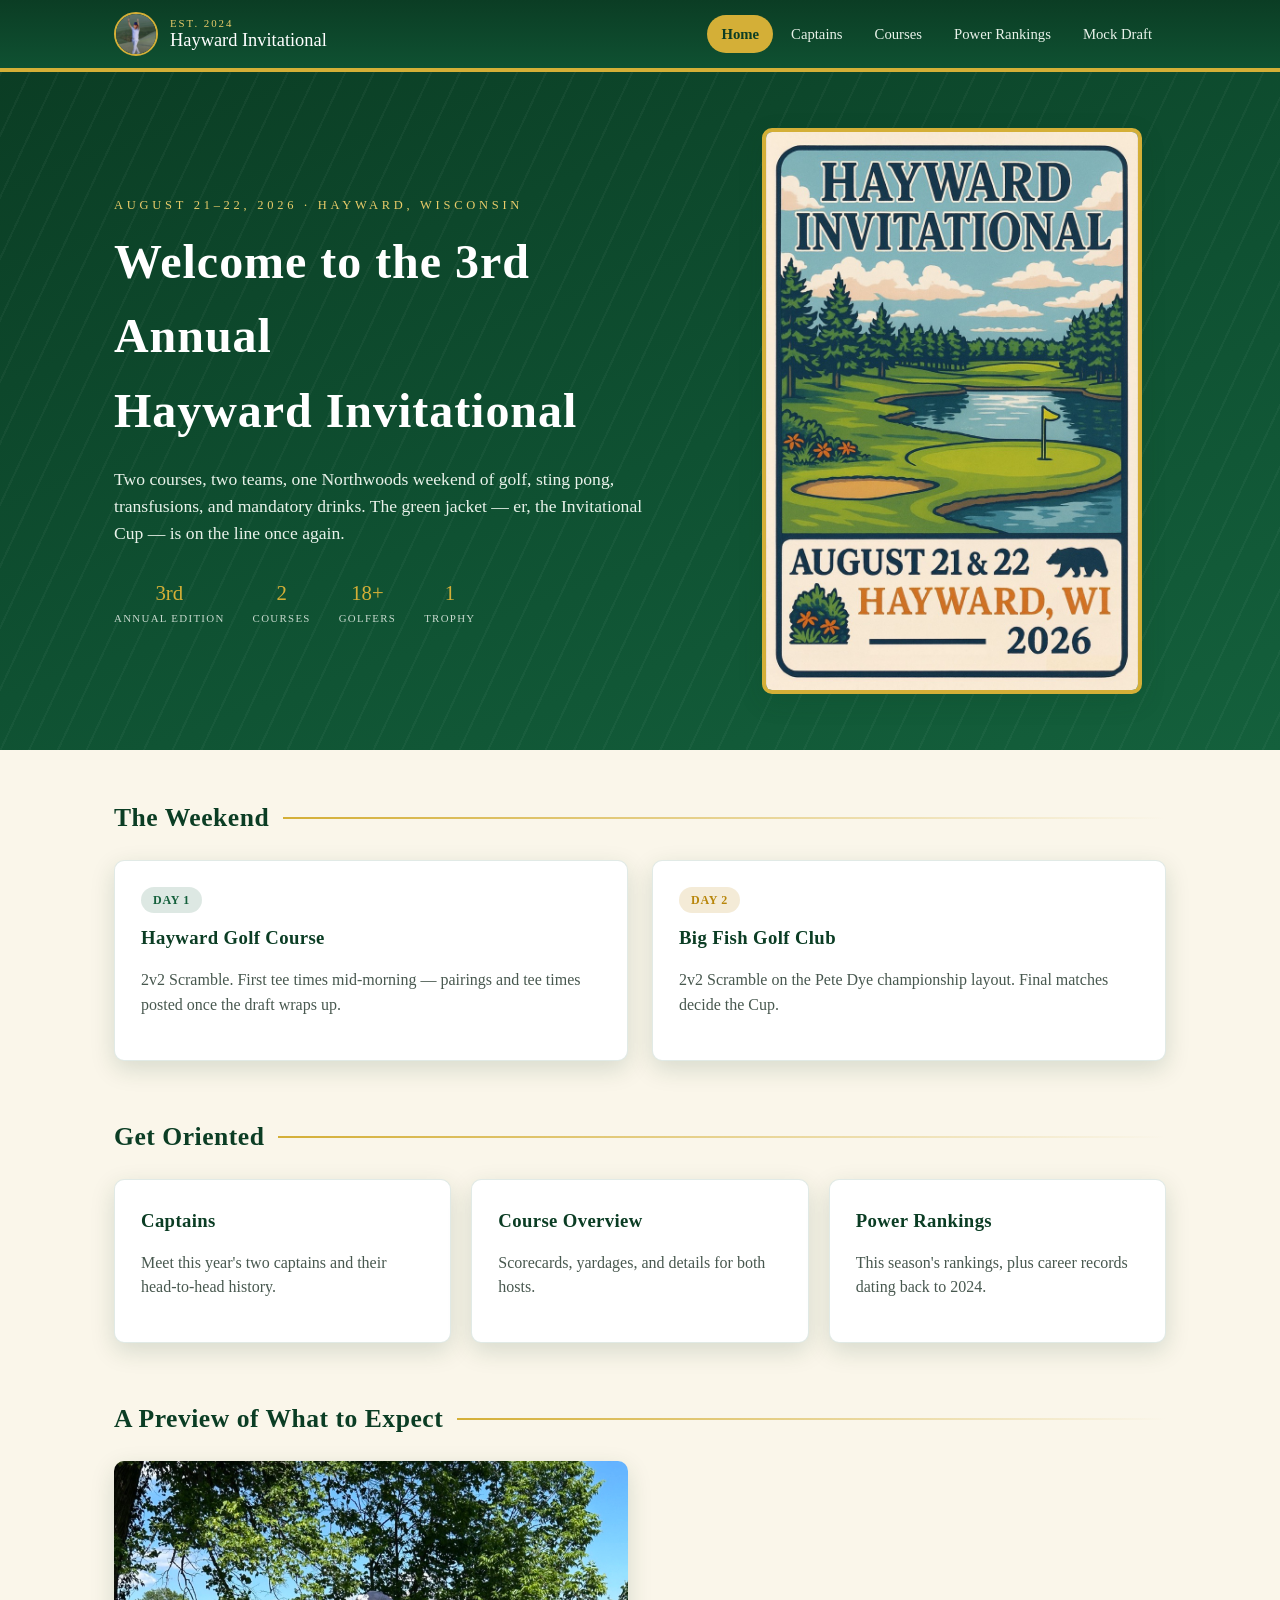
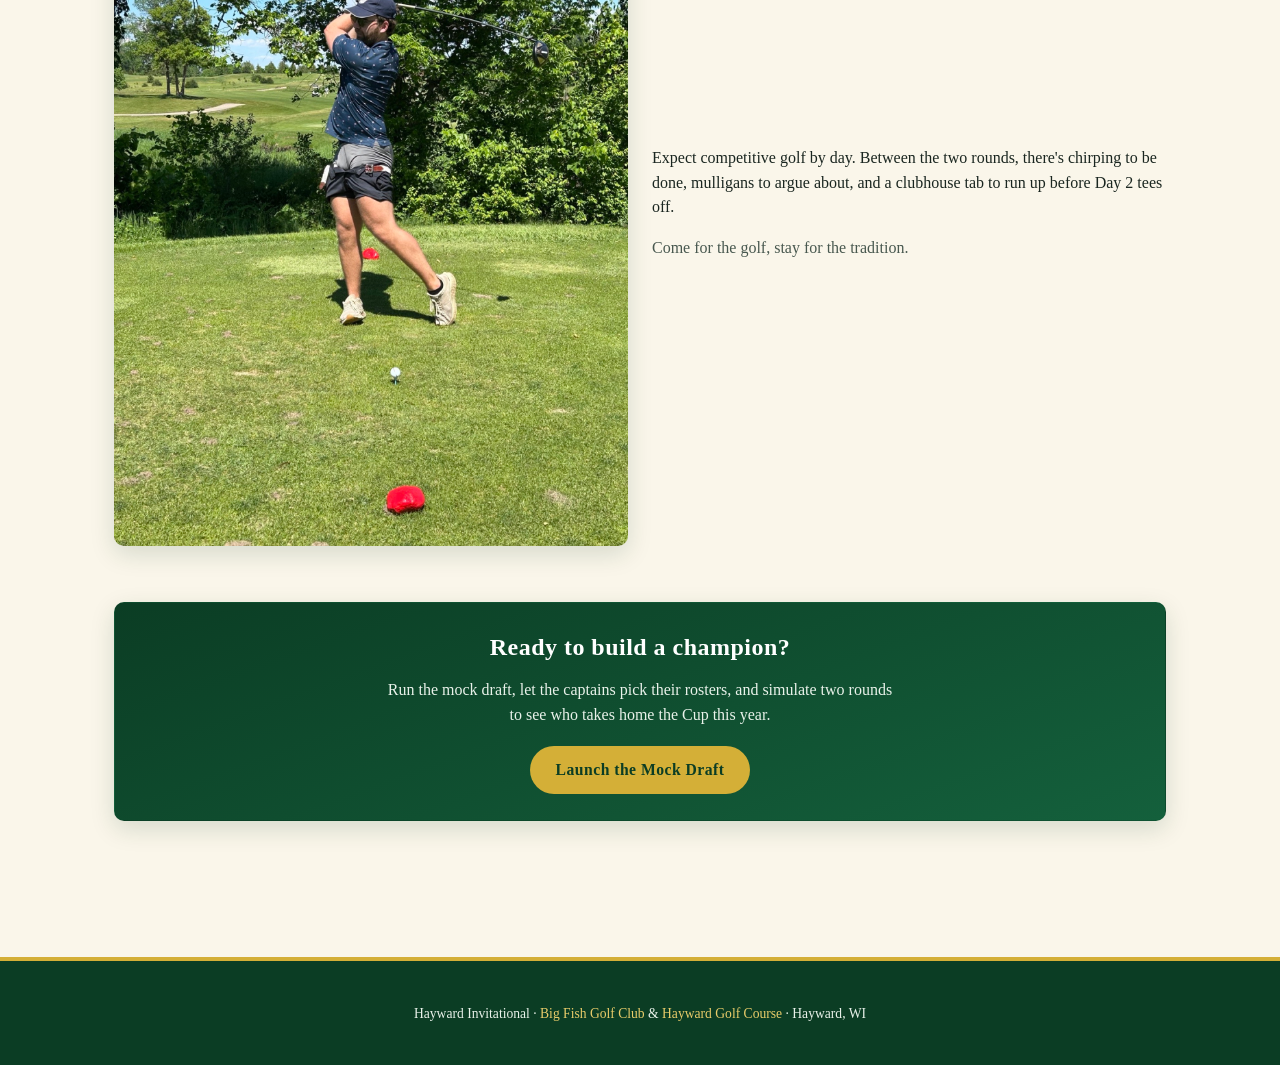
==== index.html @ cd47e2ed "Initial commit: 3rd Annual Hayward Invitational site Static site with Home, Captains, Courses, Power" ====
<!DOCTYPE html>
<html lang="en">
<head>
<meta charset="UTF-8">
<meta name="viewport" content="width=device-width, initial-scale=1.0">
<title>3rd Annual Hayward Invitational</title>
<link rel="stylesheet" href="css/style.css">
</head>
<body>

<header class="site-header">
  <div class="container">
    <a class="brand" href="index.html">
      <img src="img/logo.jpg" alt="Hayward Invitational League Logo">
      <span class="brand-text">
        <span class="kicker">Est. 2024</span>
        <span class="title">Hayward Invitational</span>
      </span>
    </a>
    <nav class="main-nav">
      <a href="index.html" class="active">Home</a>
      <a href="captains.html">Captains</a>
      <a href="courses.html">Courses</a>
      <a href="rankings.html">Power Rankings</a>
      <a href="draft.html">Mock Draft</a>
    </nav>
  </div>
</header>

<section class="hero">
  <div class="container">
    <div class="hero-grid">
      <div>
        <div class="hero-eyebrow">August 21–22, 2026 · Hayward, Wisconsin</div>
        <h1>Welcome to the 3rd Annual<br>Hayward Invitational</h1>
        <p class="sub">Two courses, two teams, one Northwoods weekend of golf, sting pong, transfusions, and mandatory drinks. The green jacket — er, the Invitational Cup — is on the line once again.</p>

        <div class="hero-meta">
          <div>
            <div class="num">3rd</div>
            <div class="lbl">Annual Edition</div>
          </div>
          <div>
            <div class="num">2</div>
            <div class="lbl">Courses</div>
          </div>
          <div>
            <div class="num">18+</div>
            <div class="lbl">Golfers</div>
          </div>
          <div>
            <div class="num">1</div>
            <div class="lbl">Trophy</div>
          </div>
        </div>
      </div>
      <img class="hero-poster" src="img/hayward-invitational-poster.jpg" alt="3rd Annual Hayward Invitational poster, August 21 & 22, Hayward WI 2026">
    </div>
  </div>
</section>

<main>
  <div class="container">

    <div class="section">
      <div class="section-title"><h2>The Weekend</h2></div>
      <div class="grid-2">
        <div class="card">
          <div class="pill team1">Day 1</div>
          <h3 style="margin-top:10px;">Hayward Golf Course</h3>
          <p class="muted">2v2 Scramble. First tee times mid-morning — pairings and tee times posted once the draft wraps up.</p>
        </div>
        <div class="card">
          <div class="pill team2">Day 2</div>
          <h3 style="margin-top:10px;">Big Fish Golf Club</h3>
          <p class="muted">2v2 Scramble on the Pete Dye championship layout. Final matches decide the Cup.</p>
        </div>
      </div>
    </div>

    <div class="section">
      <div class="section-title"><h2>Get Oriented</h2></div>
      <div class="grid-3">
        <a class="card" href="captains.html">
          <h3>Captains</h3>
          <p class="muted">Meet this year's two captains and their head-to-head history.</p>
        </a>
        <a class="card" href="courses.html">
          <h3>Course Overview</h3>
          <p class="muted">Scorecards, yardages, and details for both hosts.</p>
        </a>
        <a class="card" href="rankings.html">
          <h3>Power Rankings</h3>
          <p class="muted">This season's rankings, plus career records dating back to 2024.</p>
        </a>
      </div>
    </div>

    <div class="section">
      <div class="section-title"><h2>A Preview of What to Expect</h2></div>
      <div class="grid-2" style="align-items:center;">
        <img src="img/action1.jpg" alt="Golfer teeing off at a previous Hayward Invitational" style="border-radius: var(--radius); box-shadow: var(--shadow);">
        <div>
          <p>Expect competitive golf by day. Between the two rounds, there's chirping to be done, mulligans to argue about, and a clubhouse tab to run up before Day 2 tees off.</p>
          <p class="muted">Come for the golf, stay for the tradition.</p>
        </div>
      </div>
    </div>

    <div class="section text-center">
      <div class="card" style="background: linear-gradient(160deg, var(--masters-green-dark), var(--masters-green-mid)); color: var(--fairway);">
        <h2 style="color: var(--white);">Ready to build a champion?</h2>
        <p style="max-width:520px;margin:0 auto 18px;">Run the mock draft, let the captains pick their rosters, and simulate two rounds to see who takes home the Cup this year.</p>
        <a class="btn" href="draft.html">Launch the Mock Draft</a>
      </div>
    </div>

  </div>
</main>

<footer class="site-footer">
  <div class="container">
    <p>Hayward Invitational &middot; <span class="gold-text">Big Fish Golf Club</span> &amp; <span class="gold-text">Hayward Golf Course</span> &middot; Hayward, WI</p>
  </div>
</footer>

</body>
</html>
---- css/style.css ----
:root {
  --masters-green-dark: #0b3d24;
  --masters-green: #0f5132;
  --masters-green-mid: #14603c;
  --masters-green-light: #2f7d52;
  --fairway: #e9f2ea;
  --gold: #d4af37;
  --gold-light: #e9cc6a;
  --gold-dark: #a5842a;
  --cream: #faf6ea;
  --ink: #1a2620;
  --ink-soft: #48584f;
  --white: #ffffff;
  --team1: #14603c;
  --team2: #b8860b;
  --shadow: 0 8px 24px rgba(11, 61, 36, 0.15);
  --radius: 10px;
}

* { box-sizing: border-box; }

html { scroll-behavior: smooth; }

body {
  margin: 0;
  font-family: "Georgia", "Iowan Old Style", "Palatino Linotype", serif;
  background: var(--cream);
  color: var(--ink);
  line-height: 1.55;
}

h1, h2, h3, h4 {
  font-family: "Trajan Pro", "Copperplate", Georgia, serif;
  letter-spacing: 0.02em;
  color: var(--masters-green-dark);
  margin: 0 0 0.5em;
}

a { color: var(--masters-green); text-decoration: none; }
a:hover { color: var(--gold-dark); }

img { max-width: 100%; display: block; }

.container {
  max-width: 1100px;
  margin: 0 auto;
  padding: 0 24px;
}

/* ---------- Header / Nav ---------- */
.site-header {
  background: linear-gradient(180deg, var(--masters-green-dark), var(--masters-green));
  border-bottom: 4px solid var(--gold);
  position: sticky;
  top: 0;
  z-index: 50;
}

.site-header .container {
  display: flex;
  align-items: center;
  justify-content: space-between;
  padding-top: 12px;
  padding-bottom: 12px;
  flex-wrap: wrap;
  gap: 10px;
}

.brand {
  display: flex;
  align-items: center;
  gap: 12px;
  color: var(--cream);
}

.brand img {
  width: 44px;
  height: 44px;
  border-radius: 50%;
  object-fit: cover;
  border: 2px solid var(--gold);
}

.brand-text {
  display: flex;
  flex-direction: column;
  line-height: 1.15;
}

.brand-text .kicker {
  font-size: 0.68rem;
  text-transform: uppercase;
  letter-spacing: 0.18em;
  color: var(--gold-light);
}

.brand-text .title {
  font-family: "Trajan Pro", "Copperplate", Georgia, serif;
  font-size: 1.15rem;
  color: var(--white);
}

nav.main-nav {
  display: flex;
  gap: 4px;
  flex-wrap: wrap;
}

nav.main-nav a {
  color: var(--fairway);
  font-size: 0.92rem;
  padding: 8px 14px;
  border-radius: 999px;
  transition: background 0.15s, color 0.15s;
  white-space: nowrap;
}

nav.main-nav a:hover {
  background: rgba(212, 175, 55, 0.15);
  color: var(--gold-light);
}

nav.main-nav a.active {
  background: var(--gold);
  color: var(--masters-green-dark);
  font-weight: 700;
}

/* ---------- Hero ---------- */
.hero {
  position: relative;
  background: linear-gradient(160deg, var(--masters-green-dark) 0%, var(--masters-green) 55%, var(--masters-green-mid) 100%);
  color: var(--cream);
  overflow: hidden;
}

.hero::before {
  content: "";
  position: absolute;
  inset: 0;
  background-image:
    repeating-linear-gradient(115deg, rgba(255,255,255,0.035) 0px, rgba(255,255,255,0.035) 2px, transparent 2px, transparent 26px);
  pointer-events: none;
}

.hero .container {
  position: relative;
  padding-top: 56px;
  padding-bottom: 56px;
}

.hero-grid {
  display: grid;
  grid-template-columns: 1.15fr 0.85fr;
  gap: 44px;
  align-items: center;
}

.hero-poster {
  width: 100%;
  max-width: 380px;
  margin: 0 auto;
  display: block;
  border-radius: var(--radius);
  border: 4px solid var(--gold);
  box-shadow: var(--shadow);
}

@media (max-width: 800px) {
  .hero-grid { grid-template-columns: 1fr; gap: 30px; }
  .hero-grid .hero-poster { order: -1; max-width: 280px; }
}

.hero-logo {
  width: 96px;
  height: 96px;
  border-radius: 50%;
  object-fit: cover;
  border: 4px solid var(--gold);
  box-shadow: var(--shadow);
  margin-bottom: 20px;
}

.hero-eyebrow {
  text-transform: uppercase;
  letter-spacing: 0.3em;
  font-size: 0.78rem;
  color: var(--gold-light);
  margin-bottom: 10px;
}

.hero h1 {
  color: var(--white);
  font-size: clamp(2rem, 5vw, 3rem);
  margin-bottom: 12px;
}

.hero p.sub {
  max-width: 560px;
  color: var(--fairway);
  font-size: 1.1rem;
}

@media (max-width: 800px) {
  .hero-eyebrow, .hero h1, .hero p.sub, .hero-logo { text-align: center; margin-left: auto; margin-right: auto; }
  .hero p.sub { text-align: center; }
  .hero-meta { justify-content: center; }
}

.hero-meta {
  display: flex;
  justify-content: flex-start;
  gap: 28px;
  flex-wrap: wrap;
  margin-top: 30px;
}

.hero-meta div {
  text-align: center;
}

.hero-meta .num {
  font-family: "Trajan Pro", "Copperplate", Georgia, serif;
  color: var(--gold);
  font-size: 1.3rem;
}

.hero-meta .lbl {
  text-transform: uppercase;
  letter-spacing: 0.12em;
  font-size: 0.68rem;
  color: var(--fairway);
  opacity: 0.85;
}

/* ---------- Page header (non-home) ---------- */
.page-hero {
  background: linear-gradient(160deg, var(--masters-green-dark), var(--masters-green-mid));
  color: var(--white);
  padding: 44px 0 34px;
  border-bottom: 4px solid var(--gold);
}

.page-hero .container { text-align: center; }

.page-hero h1 { color: var(--white); margin-bottom: 6px; }
.page-hero p { color: var(--fairway); margin: 0; }

/* ---------- Sections ---------- */
main { padding: 48px 0 80px; }

.section { margin-bottom: 56px; }

.section-title {
  display: flex;
  align-items: center;
  gap: 14px;
  margin-bottom: 22px;
}

.section-title h2 { margin: 0; font-size: 1.6rem; }

.section-title::after {
  content: "";
  flex: 1;
  height: 2px;
  background: linear-gradient(90deg, var(--gold), transparent);
}

.freshness-badge {
  display: inline-flex;
  align-items: center;
  gap: 6px;
  padding: 5px 12px;
  border-radius: 999px;
  font-size: 0.75rem;
  font-weight: 700;
  background: rgba(15, 81, 50, 0.08);
  color: var(--masters-green-dark);
  white-space: nowrap;
}
.freshness-badge .dot {
  width: 7px;
  height: 7px;
  border-radius: 50%;
  background: currentColor;
  flex-shrink: 0;
}
.freshness-badge.fresh {
  background: rgba(212, 175, 55, 0.22);
  color: var(--gold-dark);
}

.card {
  background: var(--white);
  border: 1px solid rgba(15, 81, 50, 0.12);
  border-radius: var(--radius);
  box-shadow: var(--shadow);
  padding: 26px;
}

.grid-2 { display: grid; grid-template-columns: 1fr 1fr; gap: 24px; }
.grid-3 { display: grid; grid-template-columns: repeat(3, 1fr); gap: 20px; }

@media (max-width: 760px) {
  .grid-2, .grid-3 { grid-template-columns: 1fr; }
}

/* ---------- Buttons ---------- */
.btn {
  display: inline-block;
  padding: 12px 26px;
  border-radius: 999px;
  background: var(--gold);
  color: var(--masters-green-dark);
  font-weight: 700;
  letter-spacing: 0.03em;
  border: none;
  cursor: pointer;
  font-family: inherit;
  font-size: 0.98rem;
  transition: transform 0.12s, box-shadow 0.12s;
}
.btn:hover { transform: translateY(-1px); box-shadow: 0 6px 16px rgba(212,175,55,0.35); color: var(--masters-green-dark); }
.btn:disabled { opacity: 0.45; cursor: not-allowed; transform: none; box-shadow: none; }

.btn-outline {
  background: transparent;
  border: 2px solid var(--gold);
  color: var(--cream);
}
.btn-outline:hover { background: rgba(212,175,55,0.12); color: var(--gold-light); }

.btn-secondary {
  background: var(--masters-green);
  color: var(--white);
}
.btn-secondary:hover { color: var(--gold-light); }

/* ---------- Tables ---------- */
table { width: 100%; border-collapse: collapse; font-size: 0.94rem; }

th, td {
  padding: 10px 12px;
  text-align: left;
  border-bottom: 1px solid rgba(15,81,50,0.1);
}

th {
  background: var(--masters-green-dark);
  color: var(--gold-light);
  text-transform: uppercase;
  font-size: 0.72rem;
  letter-spacing: 0.08em;
  font-weight: 600;
}

tbody tr:nth-child(even) { background: rgba(15, 81, 50, 0.035); }
tbody tr:hover { background: rgba(212, 175, 55, 0.09); }

.table-wrap {
  overflow-x: auto;
  border-radius: var(--radius);
  box-shadow: var(--shadow);
  border: 1px solid rgba(15,81,50,0.12);
}
.table-wrap table { min-width: 560px; }

td.num, th.num { text-align: right; font-variant-numeric: tabular-nums; }

.rank-badge {
  display: inline-flex;
  align-items: center;
  justify-content: center;
  width: 26px;
  height: 26px;
  border-radius: 50%;
  background: var(--masters-green);
  color: var(--gold-light);
  font-weight: 700;
  font-size: 0.8rem;
}
.rank-badge.gold { background: var(--gold); color: var(--masters-green-dark); }

/* ---------- Footer ---------- */
footer.site-footer {
  background: var(--masters-green-dark);
  color: var(--fairway);
  padding: 28px 0;
  text-align: center;
  font-size: 0.85rem;
  border-top: 4px solid var(--gold);
}
footer.site-footer .gold-text { color: var(--gold-light); }

/* ---------- Course visuals ---------- */
.map-frame {
  position: relative;
  width: 100%;
  padding-top: 66%;
  border-radius: var(--radius);
  overflow: hidden;
  box-shadow: var(--shadow);
  border: 1px solid rgba(15,81,50,0.12);
}
.map-frame iframe, .map-frame img {
  position: absolute;
  inset: 0;
  width: 100%;
  height: 100%;
  object-fit: cover;
  border: 0;
}
.map-frame.map-image { padding-top: 0; position: static; }
.map-frame.map-image img { position: static; height: auto; width: 100%; object-fit: contain; }

.course-gallery {
  display: grid;
  grid-template-columns: repeat(2, 1fr);
  gap: 16px;
}
.course-gallery figure {
  margin: 0;
  border-radius: var(--radius);
  overflow: hidden;
  box-shadow: var(--shadow);
  border: 1px solid rgba(15,81,50,0.12);
}
.course-gallery img {
  width: 100%;
  height: 220px;
  object-fit: cover;
  display: block;
  transition: transform 0.3s;
}
.course-gallery figure:hover img { transform: scale(1.04); }
.course-gallery figcaption {
  padding: 8px 12px;
  font-size: 0.78rem;
  color: var(--ink-soft);
  background: var(--white);
}
@media (max-width: 700px) {
  .course-gallery { grid-template-columns: 1fr; }
}

/* ---------- Rules list ---------- */
.rules-list { padding-left: 20px; }
.rules-list li { margin-bottom: 10px; }

/* ---------- Utility ---------- */
.text-center { text-align: center; }
.muted { color: var(--ink-soft); }
.pill {
  display: inline-block;
  padding: 4px 12px;
  border-radius: 999px;
  font-size: 0.75rem;
  text-transform: uppercase;
  letter-spacing: 0.06em;
  font-weight: 700;
}
.pill.team1 { background: rgba(20, 96, 60, 0.14); color: var(--team1); }
.pill.team2 { background: rgba(184, 134, 11, 0.16); color: var(--team2); }
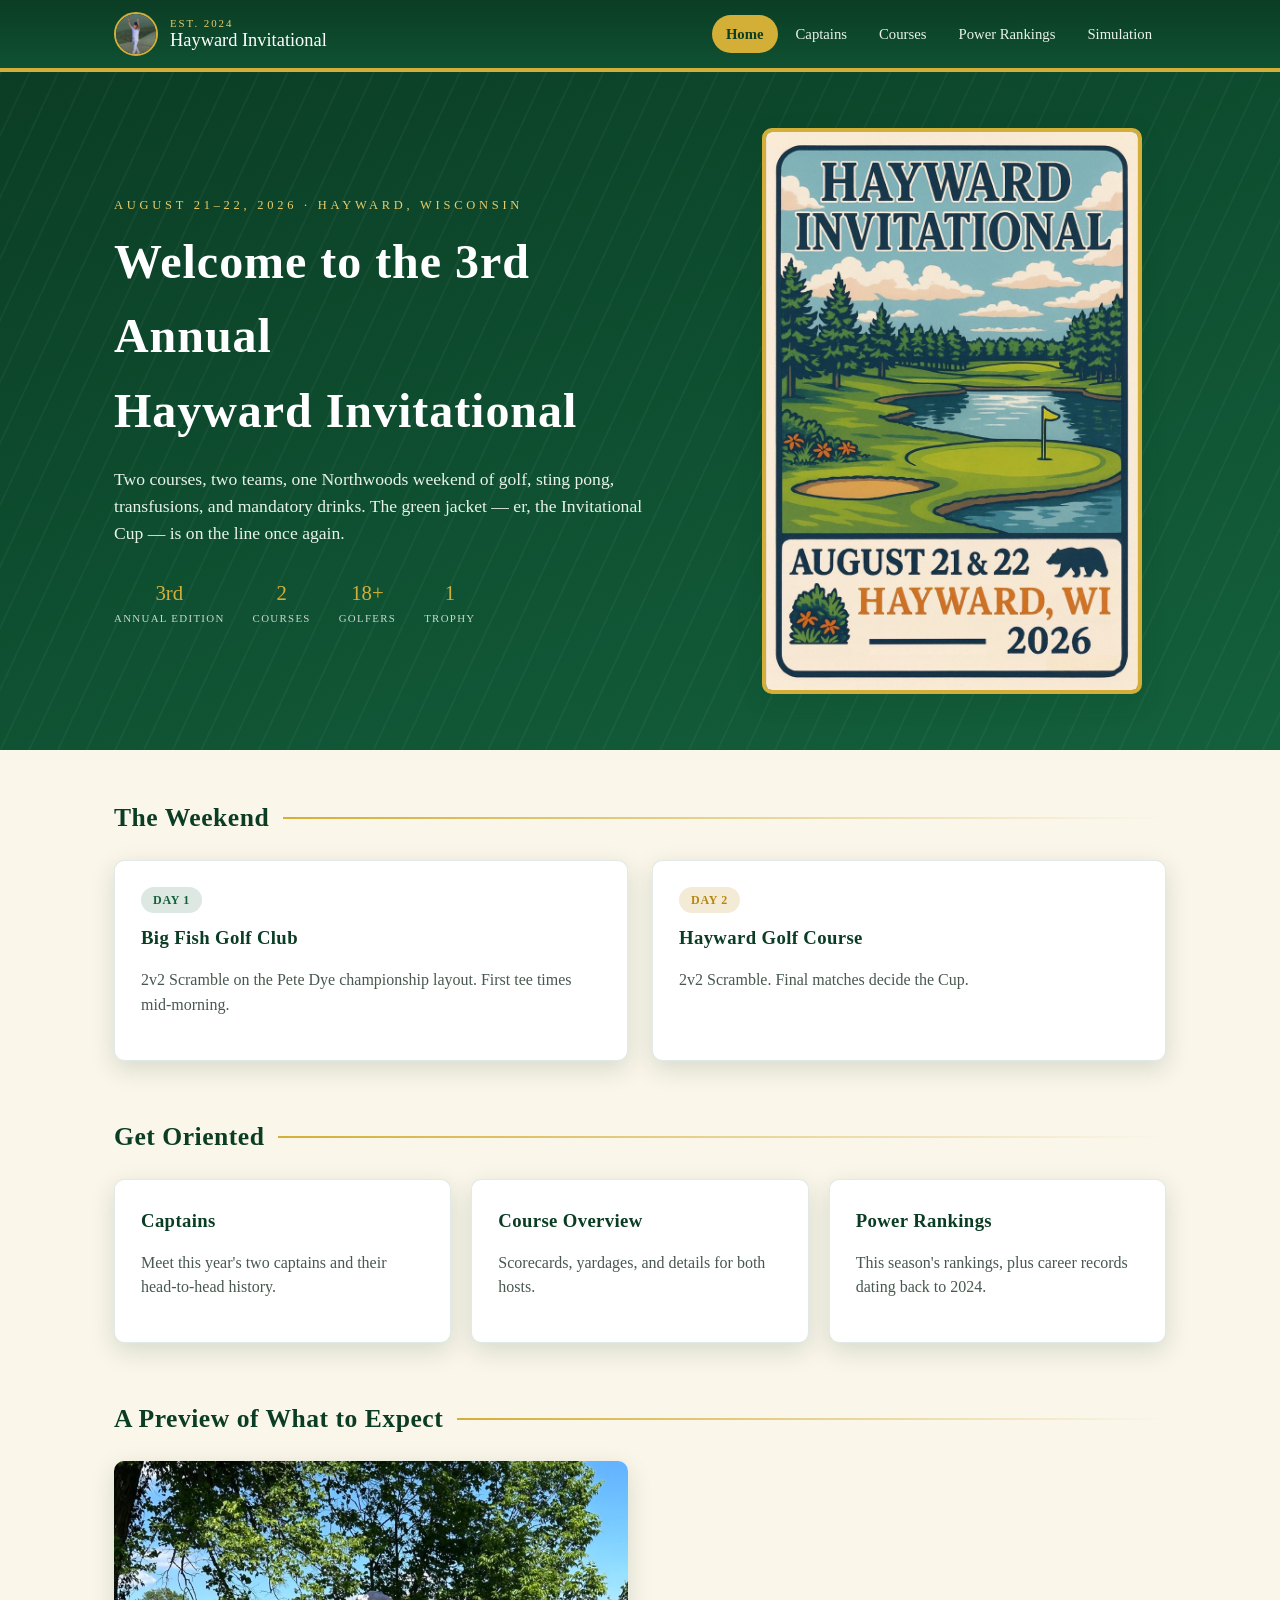
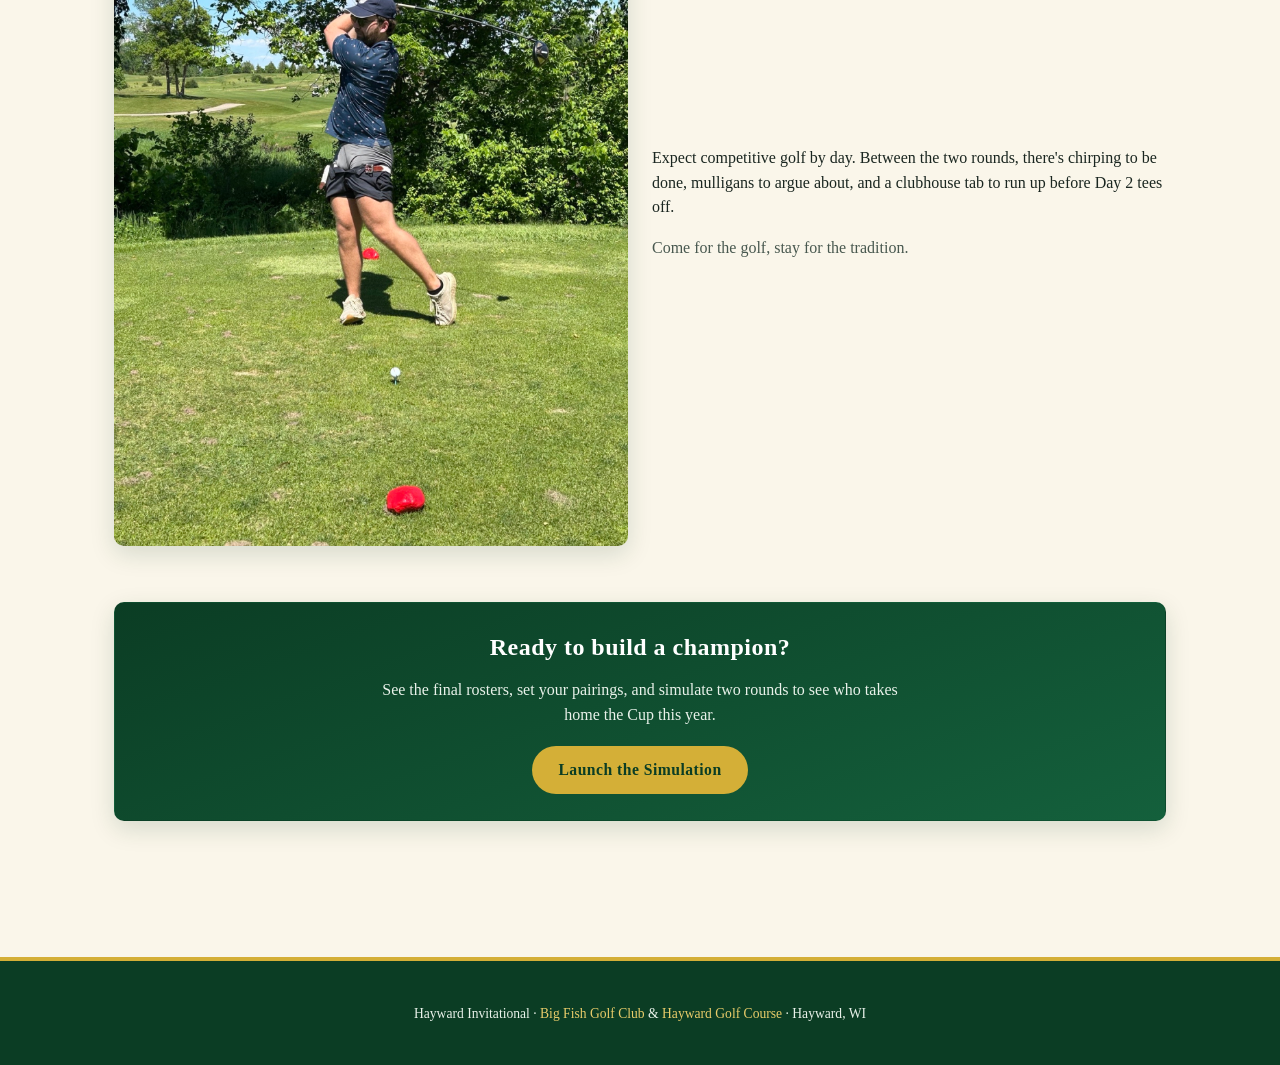
==== commit b9e4f35d: "Finalize 2026 rosters/scores, rename to Simulation, swap day/course order, fix mobile pairing layout" ====
--- a/index.html
+++ b/index.html
@@ -22,7 +22,7 @@
       <a href="captains.html">Captains</a>
       <a href="courses.html">Courses</a>
       <a href="rankings.html">Power Rankings</a>
-      <a href="draft.html">Mock Draft</a>
+      <a href="draft.html">Simulation</a>
     </nav>
   </div>
 </header>
@@ -67,13 +67,13 @@
       <div class="grid-2">
         <div class="card">
           <div class="pill team1">Day 1</div>
-          <h3 style="margin-top:10px;">Hayward Golf Course</h3>
-          <p class="muted">2v2 Scramble. First tee times mid-morning — pairings and tee times posted once the draft wraps up.</p>
+          <h3 style="margin-top:10px;">Big Fish Golf Club</h3>
+          <p class="muted">2v2 Scramble on the Pete Dye championship layout. First tee times mid-morning.</p>
         </div>
         <div class="card">
           <div class="pill team2">Day 2</div>
-          <h3 style="margin-top:10px;">Big Fish Golf Club</h3>
-          <p class="muted">2v2 Scramble on the Pete Dye championship layout. Final matches decide the Cup.</p>
+          <h3 style="margin-top:10px;">Hayward Golf Course</h3>
+          <p class="muted">2v2 Scramble. Final matches decide the Cup.</p>
         </div>
       </div>
     </div>
@@ -110,8 +110,8 @@
     <div class="section text-center">
       <div class="card" style="background: linear-gradient(160deg, var(--masters-green-dark), var(--masters-green-mid)); color: var(--fairway);">
         <h2 style="color: var(--white);">Ready to build a champion?</h2>
-        <p style="max-width:520px;margin:0 auto 18px;">Run the mock draft, let the captains pick their rosters, and simulate two rounds to see who takes home the Cup this year.</p>
-        <a class="btn" href="draft.html">Launch the Mock Draft</a>
+        <p style="max-width:520px;margin:0 auto 18px;">See the final rosters, set your pairings, and simulate two rounds to see who takes home the Cup this year.</p>
+        <a class="btn" href="draft.html">Launch the Simulation</a>
       </div>
     </div>
 
--- a/css/style.css
+++ b/css/style.css
@@ -13,6 +13,7 @@
   --white: #ffffff;
   --team1: #14603c;
   --team2: #b8860b;
+  --wildcard: #2a6f8e;
   --shadow: 0 8px 24px rgba(11, 61, 36, 0.15);
   --radius: 10px;
 }
@@ -265,30 +266,6 @@
   flex: 1;
   height: 2px;
   background: linear-gradient(90deg, var(--gold), transparent);
-}
-
-.freshness-badge {
-  display: inline-flex;
-  align-items: center;
-  gap: 6px;
-  padding: 5px 12px;
-  border-radius: 999px;
-  font-size: 0.75rem;
-  font-weight: 700;
-  background: rgba(15, 81, 50, 0.08);
-  color: var(--masters-green-dark);
-  white-space: nowrap;
-}
-.freshness-badge .dot {
-  width: 7px;
-  height: 7px;
-  border-radius: 50%;
-  background: currentColor;
-  flex-shrink: 0;
-}
-.freshness-badge.fresh {
-  background: rgba(212, 175, 55, 0.22);
-  color: var(--gold-dark);
 }
 
 .card {
@@ -368,6 +345,88 @@
 
 td.num, th.num { text-align: right; font-variant-numeric: tabular-nums; }
 
+/* Pin the first column (usually "Player"/"Hole") while the rest of a wide
+   table scrolls horizontally on mobile, so you never lose track of which
+   row you're looking at. */
+.table-wrap table th:first-child,
+.table-wrap table td:first-child {
+  position: sticky;
+  left: 0;
+  z-index: 2;
+  box-shadow: 2px 0 5px rgba(0,0,0,0.09);
+}
+.table-wrap table th:first-child { background: var(--masters-green-dark); z-index: 3; }
+.table-wrap table td:first-child { background: #fbf8ee; }
+.table-wrap table tbody tr:nth-child(even) td:first-child { background: #f2f0e1; }
+.table-wrap table tbody tr:hover td:first-child { background: #f6ecc9; }
+
+/* The rankings table's first column (Rank) is just a small badge, so give
+   it a narrow fixed width instead of the generic pin eating extra space —
+   on a ~375px phone, only pinning one narrow column leaves the rest of the
+   row (Recent Change, Player, and all the stat columns) enough room to
+   actually be readable while scrolling. */
+#rankings-table th:first-child,
+#rankings-table td:first-child { width: 44px; }
+
+/* Smaller, tighter table text on phones so more columns are visible in one
+   screenful without scrolling — a wide table you have to scroll one column
+   at a time to read is hard to absorb at a glance. */
+@media (max-width: 600px) {
+  .table-wrap table { font-size: 0.76rem; min-width: 0; }
+  .table-wrap th, .table-wrap td { padding: 6px 7px; }
+  .table-wrap th { font-size: 0.6rem; letter-spacing: 0.03em; }
+  .rank-badge { width: 20px; height: 20px; font-size: 0.68rem; }
+  #rankings-table th:first-child,
+  #rankings-table td:first-child { width: 32px; }
+  .vibes-star, .pill-change.new { font-size: 0.62rem; }
+}
+
+/* ---------- Sortable table headers ---------- */
+th.sortable { cursor: pointer; user-select: none; white-space: nowrap; }
+th.sortable:hover { color: var(--white); }
+th.sortable .sort-arrow { display: inline-block; width: 0.9em; opacity: 0.5; }
+th.sortable.sorted .sort-arrow { opacity: 1; color: var(--gold); }
+
+/* ---------- Vibes / Recent Change indicators ---------- */
+.vibes-star { color: var(--gold-dark); margin-left: 3px; }
+.change-indicator {
+  display: inline-flex;
+  align-items: center;
+  gap: 3px;
+  white-space: nowrap;
+  font-weight: 700;
+  font-variant-numeric: tabular-nums;
+}
+.change-indicator.up { color: var(--masters-green); }
+.change-indicator.down { color: #b3261e; }
+
+/* ---------- Collapsible table columns ---------- */
+.col-toggle-btn {
+  display: inline-block;
+  margin: 6px 0 10px;
+  padding: 6px 14px;
+  border: 1px solid var(--masters-green);
+  border-radius: 999px;
+  background: transparent;
+  color: var(--masters-green-dark);
+  font-size: 0.82rem;
+  font-weight: 600;
+  cursor: pointer;
+}
+.col-toggle-btn:hover { background: rgba(15,81,50,0.08); }
+table .col-extra { display: none; }
+table.expanded .col-extra { display: table-cell; }
+.pill-change.new {
+  display: inline-block;
+  padding: 2px 9px;
+  border-radius: 999px;
+  font-size: 0.72rem;
+  font-weight: 700;
+  text-transform: uppercase;
+  background: rgba(15,81,50,0.12);
+  color: var(--masters-green-dark);
+}
+
 .rank-badge {
   display: inline-flex;
   align-items: center;
@@ -380,7 +439,11 @@
   font-weight: 700;
   font-size: 0.8rem;
 }
-.rank-badge.gold { background: var(--gold); color: var(--masters-green-dark); }
+/* Rank tiers: 1-8 top players, 9-12 wildcards, 13-20 bottom players */
+.rank-badge.tier-top { background: var(--gold); color: var(--masters-green-dark); }
+.rank-badge.tier-wild { background: var(--wildcard); color: var(--white); }
+.rank-badge.tier-bottom { background: var(--masters-green); color: var(--gold-light); }
+.rank-badge.unranked { background: transparent; color: var(--ink-soft); border: 1px dashed var(--ink-soft); }
 
 /* ---------- Footer ---------- */
 footer.site-footer {
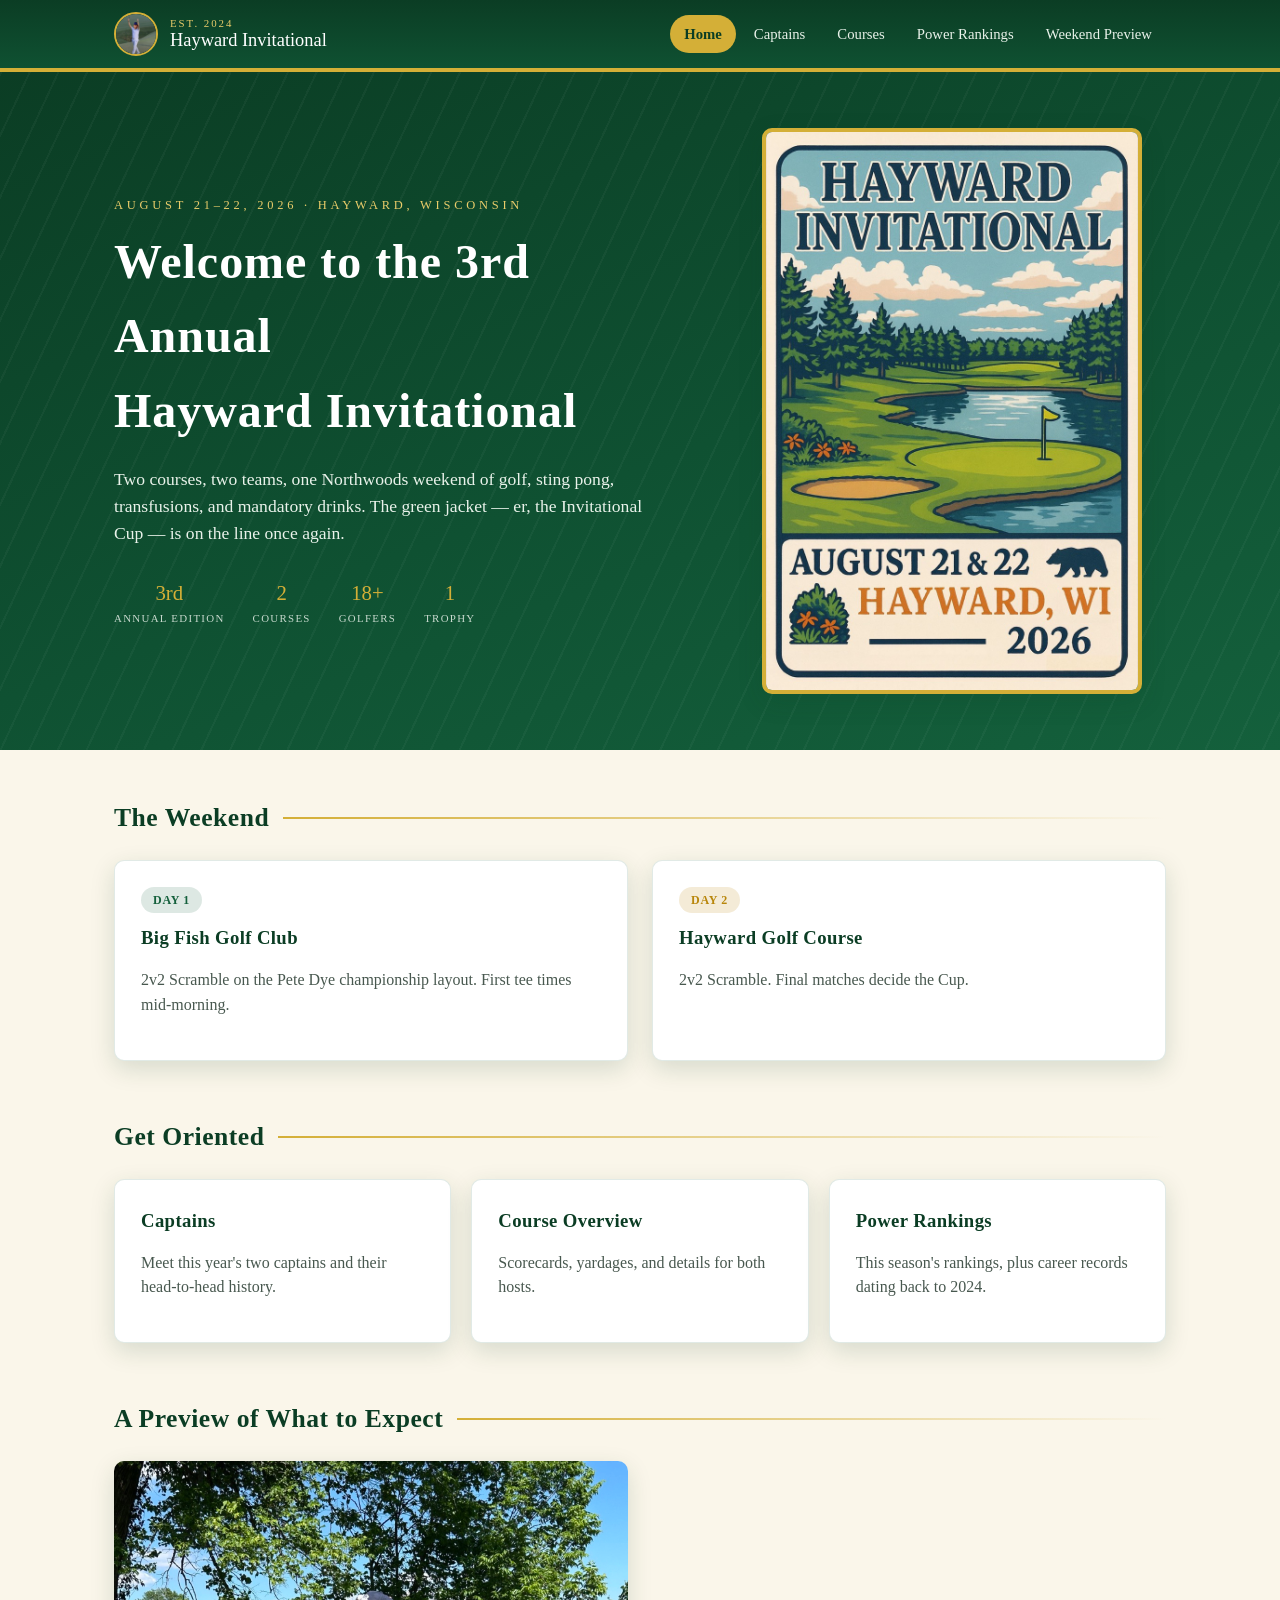
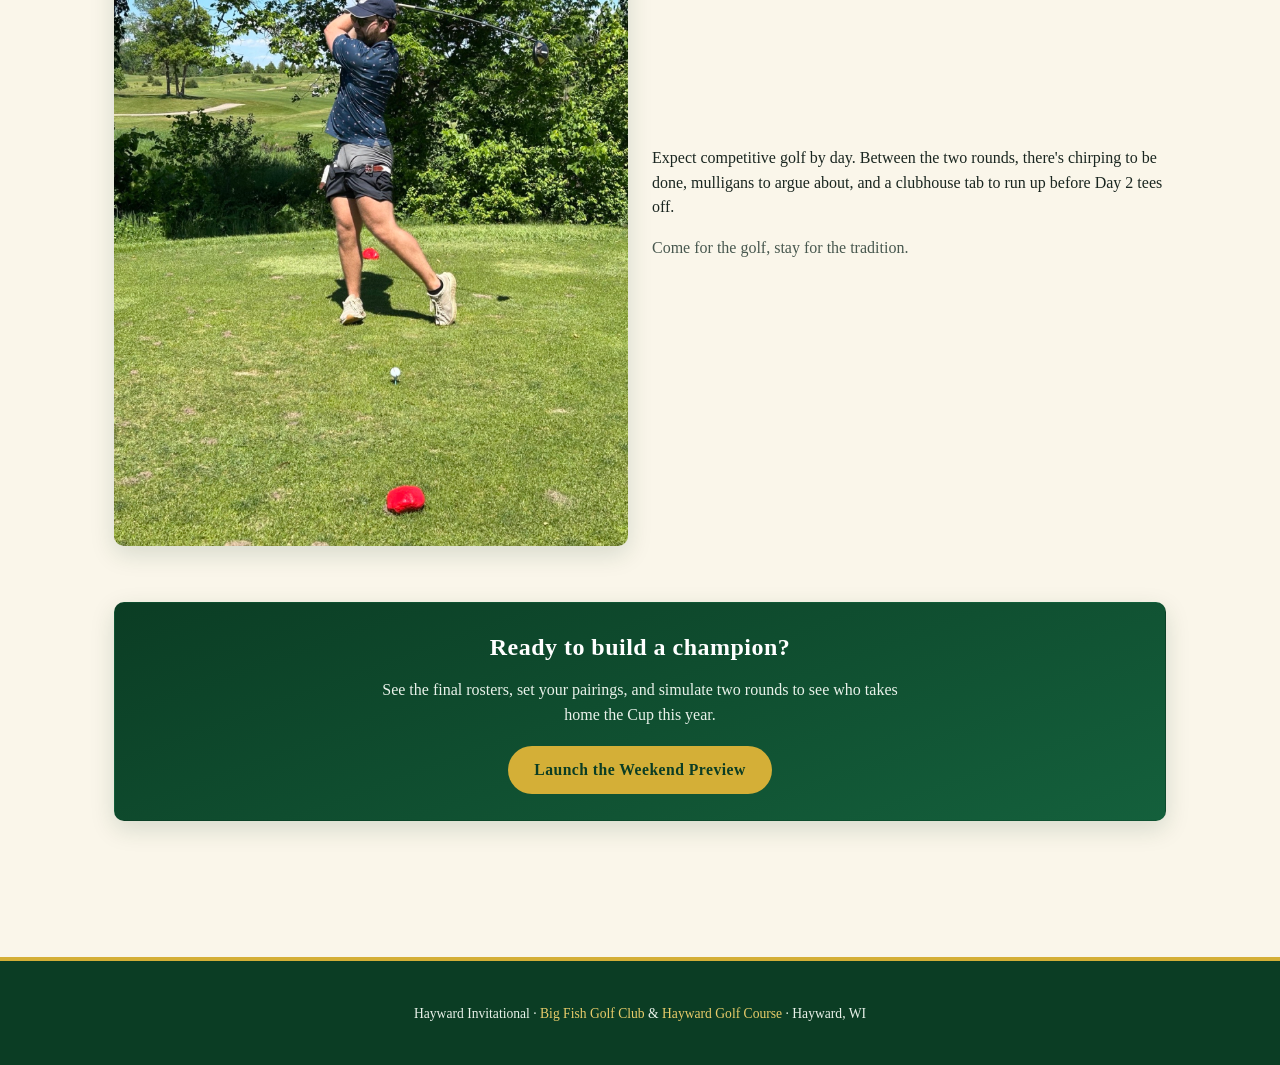
==== commit 803acb90: "Rename Simulation to Weekend Preview; add Vercel gitignore entries Nav label, draft.html's title/h1," ====
--- a/index.html
+++ b/index.html
@@ -22,7 +22,7 @@
       <a href="captains.html">Captains</a>
       <a href="courses.html">Courses</a>
       <a href="rankings.html">Power Rankings</a>
-      <a href="draft.html">Simulation</a>
+      <a href="draft.html">Weekend Preview</a>
     </nav>
   </div>
 </header>
@@ -111,7 +111,7 @@
       <div class="card" style="background: linear-gradient(160deg, var(--masters-green-dark), var(--masters-green-mid)); color: var(--fairway);">
         <h2 style="color: var(--white);">Ready to build a champion?</h2>
         <p style="max-width:520px;margin:0 auto 18px;">See the final rosters, set your pairings, and simulate two rounds to see who takes home the Cup this year.</p>
-        <a class="btn" href="draft.html">Launch the Simulation</a>
+        <a class="btn" href="draft.html">Launch the Weekend Preview</a>
       </div>
     </div>
 
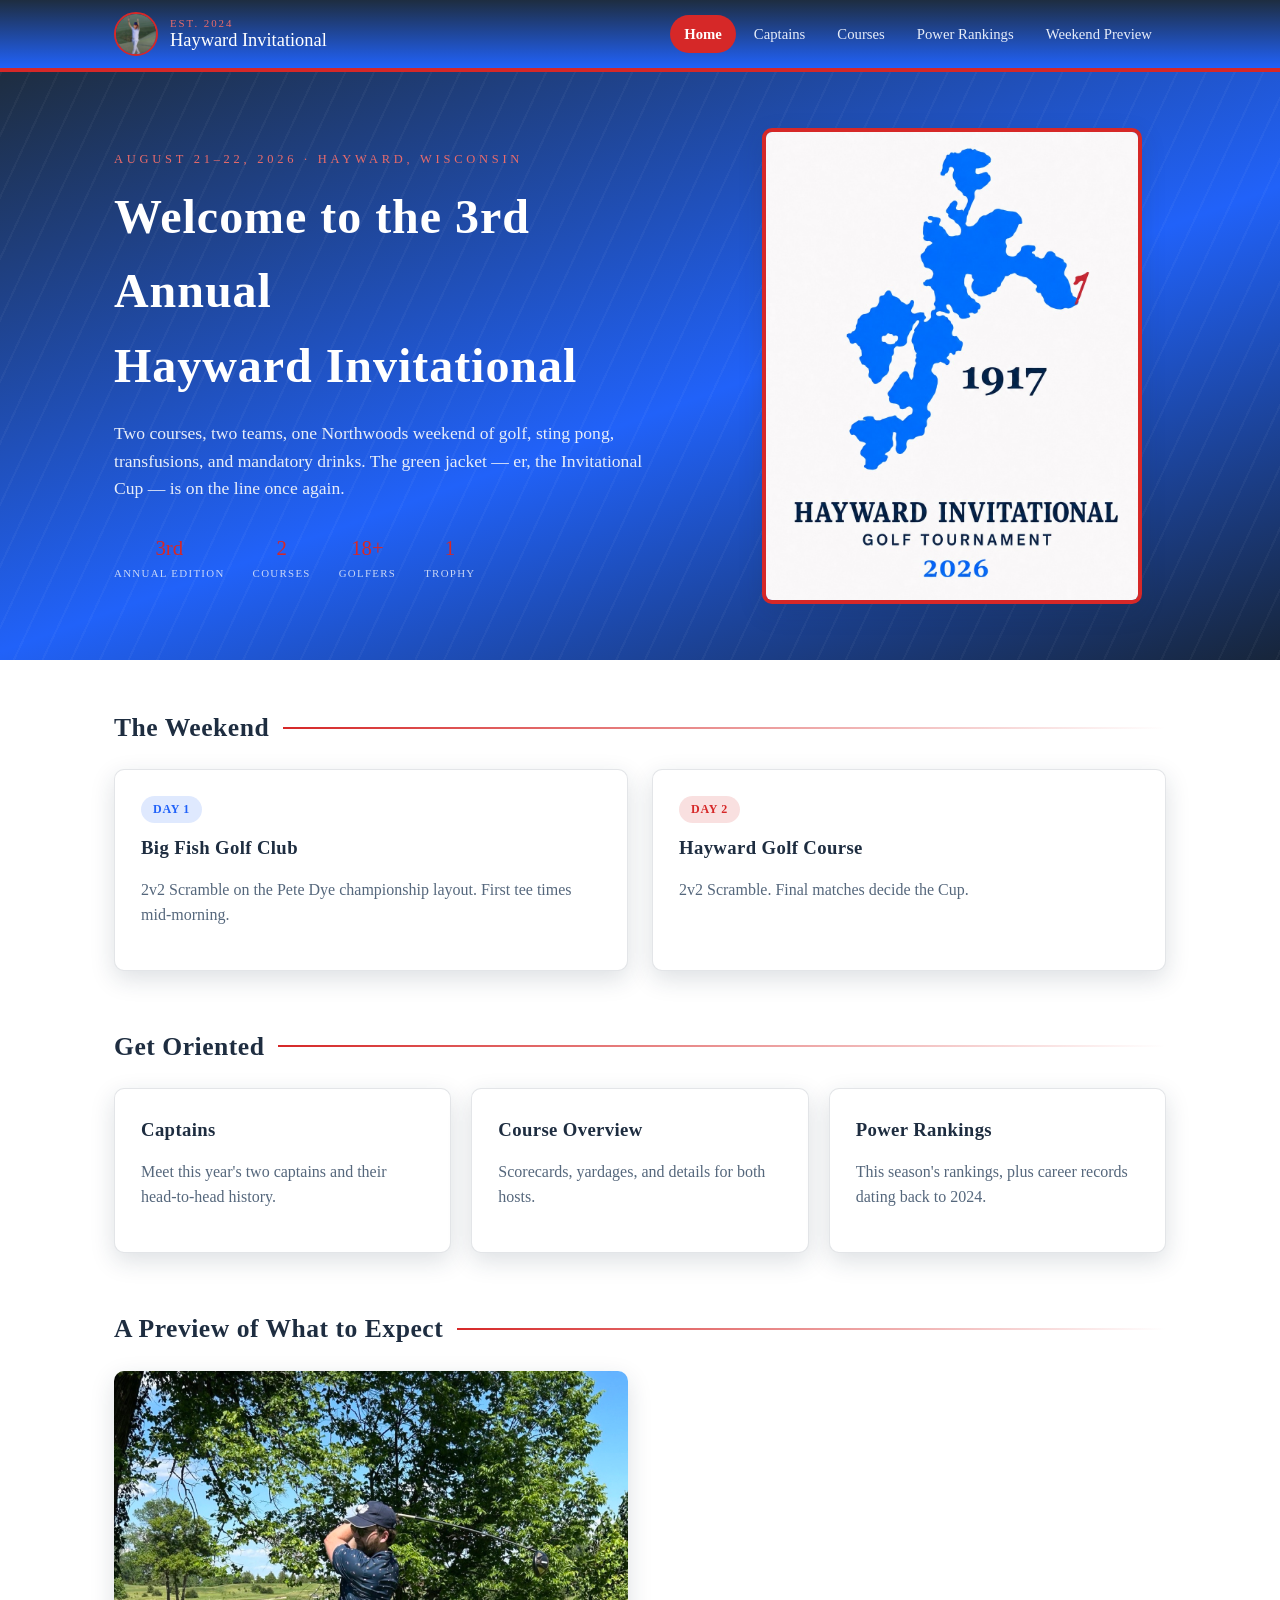
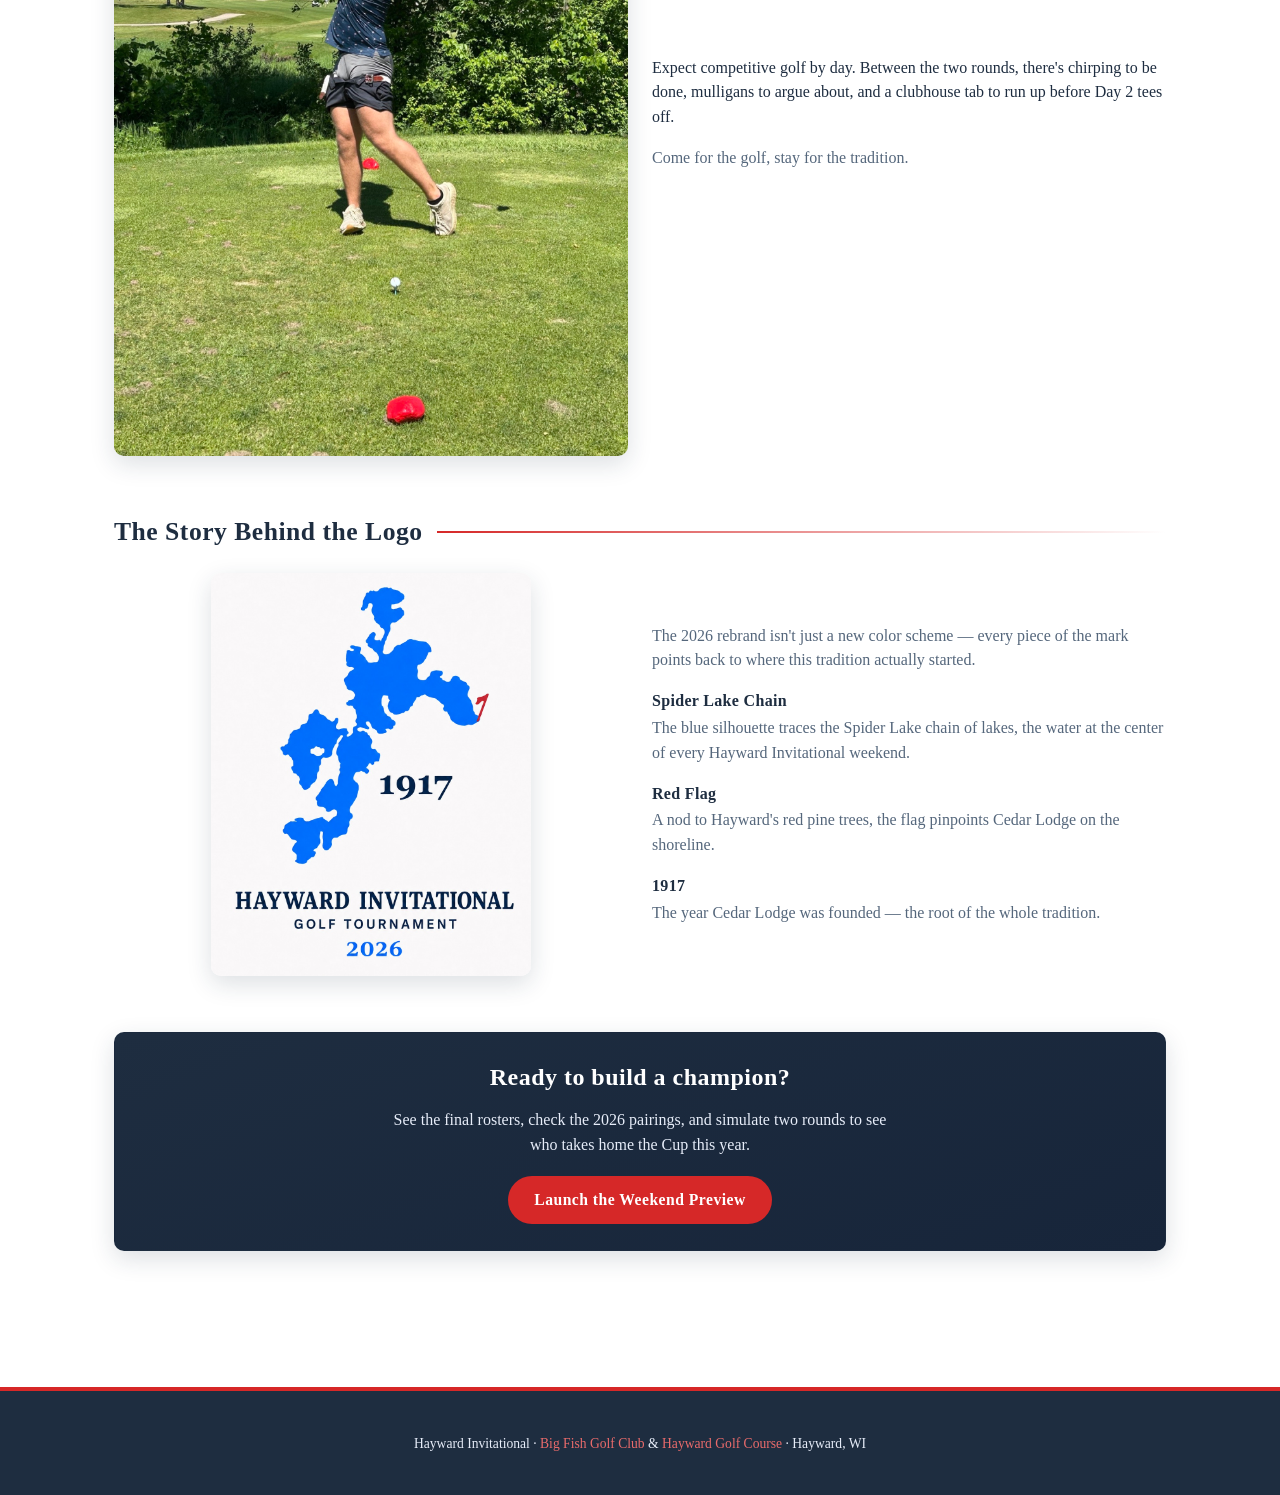
==== commit fce1d11c: "2026 branding refresh and fixed captain-chosen pairings Swap site palette to Deep Navy / Lake Blue /" ====
--- a/index.html
+++ b/index.html
@@ -54,7 +54,7 @@
           </div>
         </div>
       </div>
-      <img class="hero-poster" src="img/hayward-invitational-poster.jpg" alt="3rd Annual Hayward Invitational poster, August 21 & 22, Hayward WI 2026">
+      <img class="hero-poster" src="img/logo-full.jpg" alt="Hayward Invitational primary logo — Spider Lake chain silhouette with a red flag marking Cedar Lodge, and the year 1917">
     </div>
   </div>
 </section>
@@ -107,10 +107,34 @@
       </div>
     </div>
 
+    <div class="section">
+      <div class="section-title"><h2>The Story Behind the Logo</h2></div>
+      <div class="grid-2" style="align-items:center;">
+        <img src="img/logo-full.jpg" alt="Hayward Invitational primary logo — Spider Lake chain silhouette with a red flag marking Cedar Lodge, and the year 1917" style="max-width:320px; margin:0 auto; border-radius: var(--radius); box-shadow: var(--shadow);">
+        <div>
+          <p class="muted" style="margin-top:0;">The 2026 rebrand isn't just a new color scheme — every piece of the mark points back to where this tradition actually started.</p>
+          <div class="logo-story-list">
+            <div>
+              <h4 style="margin-bottom:2px;">Spider Lake Chain</h4>
+              <p class="muted" style="margin:0;">The blue silhouette traces the Spider Lake chain of lakes, the water at the center of every Hayward Invitational weekend.</p>
+            </div>
+            <div>
+              <h4 style="margin-bottom:2px;">Red Flag</h4>
+              <p class="muted" style="margin:0;">A nod to Hayward's red pine trees, the flag pinpoints Cedar Lodge on the shoreline.</p>
+            </div>
+            <div>
+              <h4 style="margin-bottom:2px;">1917</h4>
+              <p class="muted" style="margin:0;">The year Cedar Lodge was founded — the root of the whole tradition.</p>
+            </div>
+          </div>
+        </div>
+      </div>
+    </div>
+
     <div class="section text-center">
       <div class="card" style="background: linear-gradient(160deg, var(--masters-green-dark), var(--masters-green-mid)); color: var(--fairway);">
         <h2 style="color: var(--white);">Ready to build a champion?</h2>
-        <p style="max-width:520px;margin:0 auto 18px;">See the final rosters, set your pairings, and simulate two rounds to see who takes home the Cup this year.</p>
+        <p style="max-width:520px;margin:0 auto 18px;">See the final rosters, check the 2026 pairings, and simulate two rounds to see who takes home the Cup this year.</p>
         <a class="btn" href="draft.html">Launch the Weekend Preview</a>
       </div>
     </div>
--- a/css/style.css
+++ b/css/style.css
@@ -1,20 +1,25 @@
 :root {
-  --masters-green-dark: #0b3d24;
-  --masters-green: #0f5132;
-  --masters-green-mid: #14603c;
-  --masters-green-light: #2f7d52;
-  --fairway: #e9f2ea;
-  --gold: #d4af37;
-  --gold-light: #e9cc6a;
-  --gold-dark: #a5842a;
-  --cream: #faf6ea;
-  --ink: #1a2620;
-  --ink-soft: #48584f;
+  /* 2026 branding refresh — Deep Navy / Lake Blue / Red / White. Variable
+     names are kept as the old Masters green/gold terms (masters-green-*,
+     gold-*) so every existing var() reference site-wide repoints to the new
+     palette without having to touch each usage; only think of these as
+     "dark", "primary accent", and "pop accent" roles now, not their names. */
+  --masters-green-dark: #1e2d40; /* Deep Navy */
+  --masters-green: #2162f9;      /* Lake Blue */
+  --masters-green-mid: #17253a;  /* Navy-blue gradient midpoint */
+  --masters-green-light: #5c8bfb; /* Lighter Lake Blue tint */
+  --fairway: #e7edf9;            /* Pale blue-white, for light text/tints on dark bg */
+  --gold: #d62828;               /* Red — primary pop accent */
+  --gold-light: #ea6b6b;         /* Lighter red, for text on dark bg */
+  --gold-dark: #a11f1f;          /* Darker red, for hover states */
+  --cream: #ffffff;              /* White */
+  --ink: #1e2d40;                /* Deep Navy body text */
+  --ink-soft: #55677c;           /* Muted navy-gray */
   --white: #ffffff;
-  --team1: #14603c;
-  --team2: #b8860b;
-  --wildcard: #2a6f8e;
-  --shadow: 0 8px 24px rgba(11, 61, 36, 0.15);
+  --team1: #2162f9;   /* Team Hagan — Lake Blue */
+  --team2: #d62828;   /* Team Greenblat — Red */
+  --wildcard: #55677c; /* Neutral slate, distinct from both team colors */
+  --shadow: 0 8px 24px rgba(30, 45, 64, 0.15);
   --radius: 10px;
 }
 
@@ -117,13 +122,13 @@
 }
 
 nav.main-nav a:hover {
-  background: rgba(212, 175, 55, 0.15);
+  background: rgba(214, 40, 40, 0.15);
   color: var(--gold-light);
 }
 
 nav.main-nav a.active {
   background: var(--gold);
-  color: var(--masters-green-dark);
+  color: var(--white);
   font-weight: 700;
 }
 
@@ -270,7 +275,7 @@
 
 .card {
   background: var(--white);
-  border: 1px solid rgba(15, 81, 50, 0.12);
+  border: 1px solid rgba(30, 45, 64, 0.12);
   border-radius: var(--radius);
   box-shadow: var(--shadow);
   padding: 26px;
@@ -289,7 +294,7 @@
   padding: 12px 26px;
   border-radius: 999px;
   background: var(--gold);
-  color: var(--masters-green-dark);
+  color: var(--white);
   font-weight: 700;
   letter-spacing: 0.03em;
   border: none;
@@ -298,7 +303,7 @@
   font-size: 0.98rem;
   transition: transform 0.12s, box-shadow 0.12s;
 }
-.btn:hover { transform: translateY(-1px); box-shadow: 0 6px 16px rgba(212,175,55,0.35); color: var(--masters-green-dark); }
+.btn:hover { transform: translateY(-1px); box-shadow: 0 6px 16px rgba(214,40,40,0.35); color: var(--white); }
 .btn:disabled { opacity: 0.45; cursor: not-allowed; transform: none; box-shadow: none; }
 
 .btn-outline {
@@ -306,7 +311,7 @@
   border: 2px solid var(--gold);
   color: var(--cream);
 }
-.btn-outline:hover { background: rgba(212,175,55,0.12); color: var(--gold-light); }
+.btn-outline:hover { background: rgba(214,40,40,0.12); color: var(--gold-light); }
 
 .btn-secondary {
   background: var(--masters-green);
@@ -320,7 +325,7 @@
 th, td {
   padding: 10px 12px;
   text-align: left;
-  border-bottom: 1px solid rgba(15,81,50,0.1);
+  border-bottom: 1px solid rgba(30,45,64,0.1);
 }
 
 th {
@@ -332,14 +337,14 @@
   font-weight: 600;
 }
 
-tbody tr:nth-child(even) { background: rgba(15, 81, 50, 0.035); }
-tbody tr:hover { background: rgba(212, 175, 55, 0.09); }
+tbody tr:nth-child(even) { background: rgba(30, 45, 64, 0.035); }
+tbody tr:hover { background: rgba(214, 40, 40, 0.09); }
 
 .table-wrap {
   overflow-x: auto;
   border-radius: var(--radius);
   box-shadow: var(--shadow);
-  border: 1px solid rgba(15,81,50,0.12);
+  border: 1px solid rgba(30,45,64,0.12);
 }
 .table-wrap table { min-width: 560px; }
 
@@ -413,7 +418,7 @@
   font-weight: 600;
   cursor: pointer;
 }
-.col-toggle-btn:hover { background: rgba(15,81,50,0.08); }
+.col-toggle-btn:hover { background: rgba(30,45,64,0.08); }
 table .col-extra { display: none; }
 table.expanded .col-extra { display: table-cell; }
 .pill-change.new {
@@ -423,7 +428,7 @@
   font-size: 0.72rem;
   font-weight: 700;
   text-transform: uppercase;
-  background: rgba(15,81,50,0.12);
+  background: rgba(30,45,64,0.12);
   color: var(--masters-green-dark);
 }
 
@@ -440,9 +445,9 @@
   font-size: 0.8rem;
 }
 /* Rank tiers: 1-8 top players, 9-12 wildcards, 13-20 bottom players */
-.rank-badge.tier-top { background: var(--gold); color: var(--masters-green-dark); }
+.rank-badge.tier-top { background: var(--gold); color: var(--white); }
 .rank-badge.tier-wild { background: var(--wildcard); color: var(--white); }
-.rank-badge.tier-bottom { background: var(--masters-green); color: var(--gold-light); }
+.rank-badge.tier-bottom { background: var(--masters-green); color: var(--white); }
 .rank-badge.unranked { background: transparent; color: var(--ink-soft); border: 1px dashed var(--ink-soft); }
 
 /* ---------- Footer ---------- */
@@ -464,7 +469,7 @@
   border-radius: var(--radius);
   overflow: hidden;
   box-shadow: var(--shadow);
-  border: 1px solid rgba(15,81,50,0.12);
+  border: 1px solid rgba(30,45,64,0.12);
 }
 .map-frame iframe, .map-frame img {
   position: absolute;
@@ -487,7 +492,7 @@
   border-radius: var(--radius);
   overflow: hidden;
   box-shadow: var(--shadow);
-  border: 1px solid rgba(15,81,50,0.12);
+  border: 1px solid rgba(30,45,64,0.12);
 }
 .course-gallery img {
   width: 100%;
@@ -510,6 +515,9 @@
 /* ---------- Rules list ---------- */
 .rules-list { padding-left: 20px; }
 .rules-list li { margin-bottom: 10px; }
+
+/* ---------- Logo story (home page) ---------- */
+.logo-story-list { display: flex; flex-direction: column; gap: 16px; margin-top: 16px; }
 
 /* ---------- Utility ---------- */
 .text-center { text-align: center; }
@@ -523,5 +531,5 @@
   letter-spacing: 0.06em;
   font-weight: 700;
 }
-.pill.team1 { background: rgba(20, 96, 60, 0.14); color: var(--team1); }
-.pill.team2 { background: rgba(184, 134, 11, 0.16); color: var(--team2); }
+.pill.team1 { background: rgba(33, 98, 249, 0.14); color: var(--team1); }
+.pill.team2 { background: rgba(214, 40, 40, 0.14); color: var(--team2); }
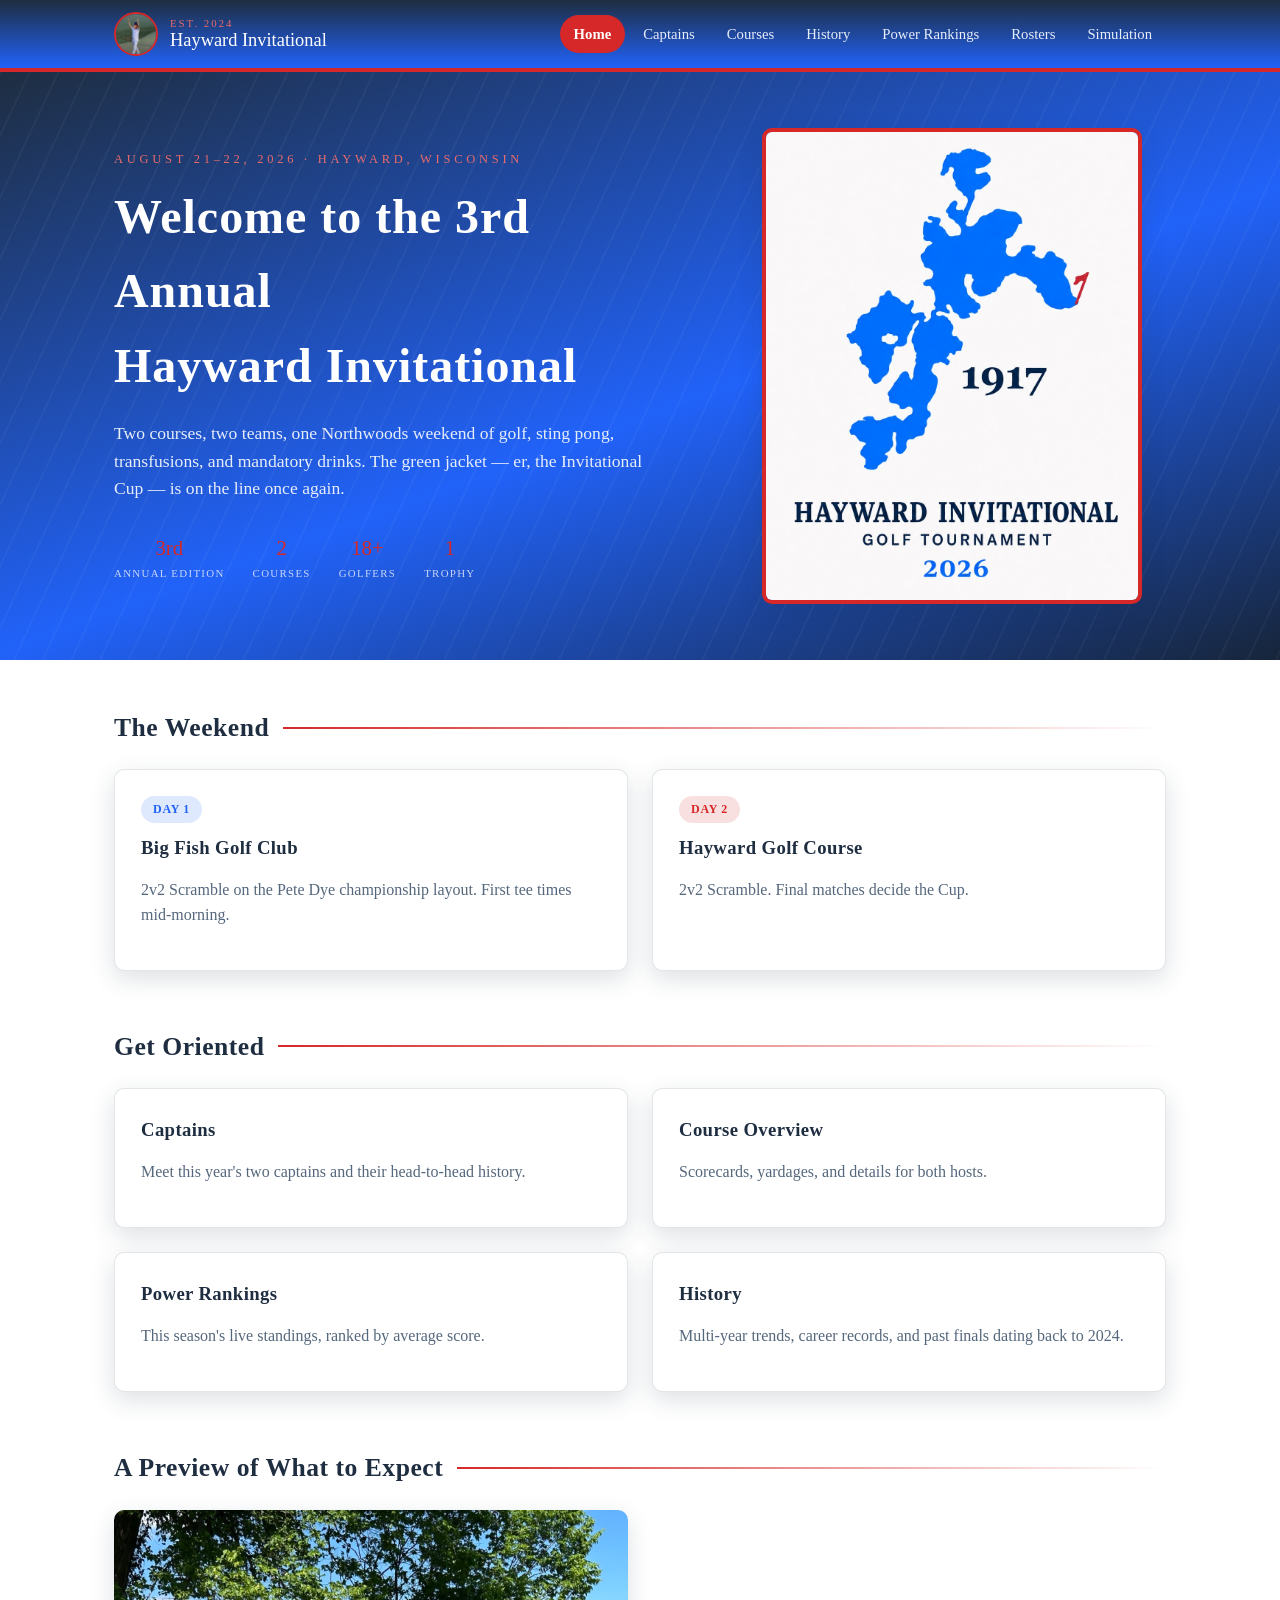
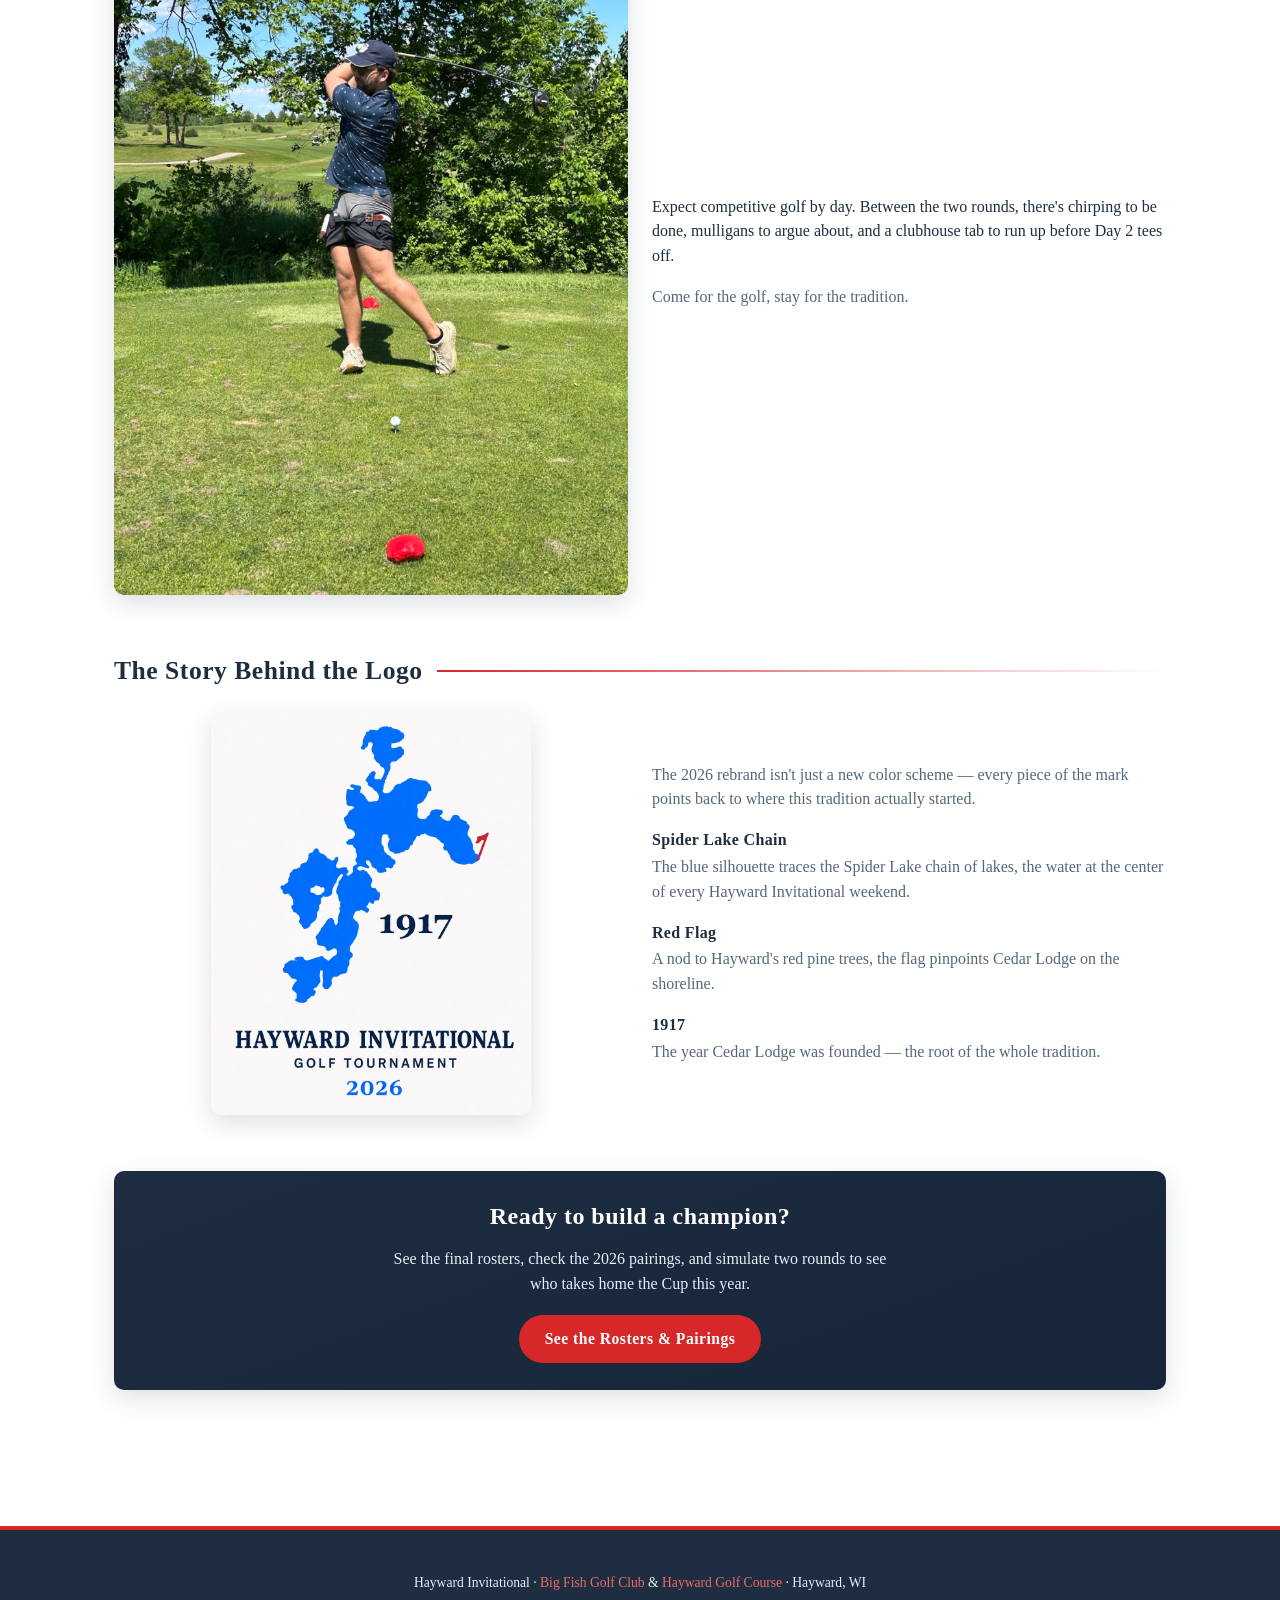
==== commit b850e926: "Split Weekend Preview into History, Rosters, and Simulation pages Move rankings.html's multi-year tr" ====
--- a/index.html
+++ b/index.html
@@ -21,8 +21,10 @@
       <a href="index.html" class="active">Home</a>
       <a href="captains.html">Captains</a>
       <a href="courses.html">Courses</a>
+      <a href="history.html">History</a>
       <a href="rankings.html">Power Rankings</a>
-      <a href="draft.html">Weekend Preview</a>
+      <a href="rosters.html">Rosters</a>
+      <a href="simulation.html">Simulation</a>
     </nav>
   </div>
 </header>
@@ -80,7 +82,7 @@
 
     <div class="section">
       <div class="section-title"><h2>Get Oriented</h2></div>
-      <div class="grid-3">
+      <div class="grid-2">
         <a class="card" href="captains.html">
           <h3>Captains</h3>
           <p class="muted">Meet this year's two captains and their head-to-head history.</p>
@@ -91,7 +93,11 @@
         </a>
         <a class="card" href="rankings.html">
           <h3>Power Rankings</h3>
-          <p class="muted">This season's rankings, plus career records dating back to 2024.</p>
+          <p class="muted">This season's live standings, ranked by average score.</p>
+        </a>
+        <a class="card" href="history.html">
+          <h3>History</h3>
+          <p class="muted">Multi-year trends, career records, and past finals dating back to 2024.</p>
         </a>
       </div>
     </div>
@@ -135,7 +141,7 @@
       <div class="card" style="background: linear-gradient(160deg, var(--masters-green-dark), var(--masters-green-mid)); color: var(--fairway);">
         <h2 style="color: var(--white);">Ready to build a champion?</h2>
         <p style="max-width:520px;margin:0 auto 18px;">See the final rosters, check the 2026 pairings, and simulate two rounds to see who takes home the Cup this year.</p>
-        <a class="btn" href="draft.html">Launch the Weekend Preview</a>
+        <a class="btn" href="rosters.html">See the Rosters &amp; Pairings</a>
       </div>
     </div>
 
